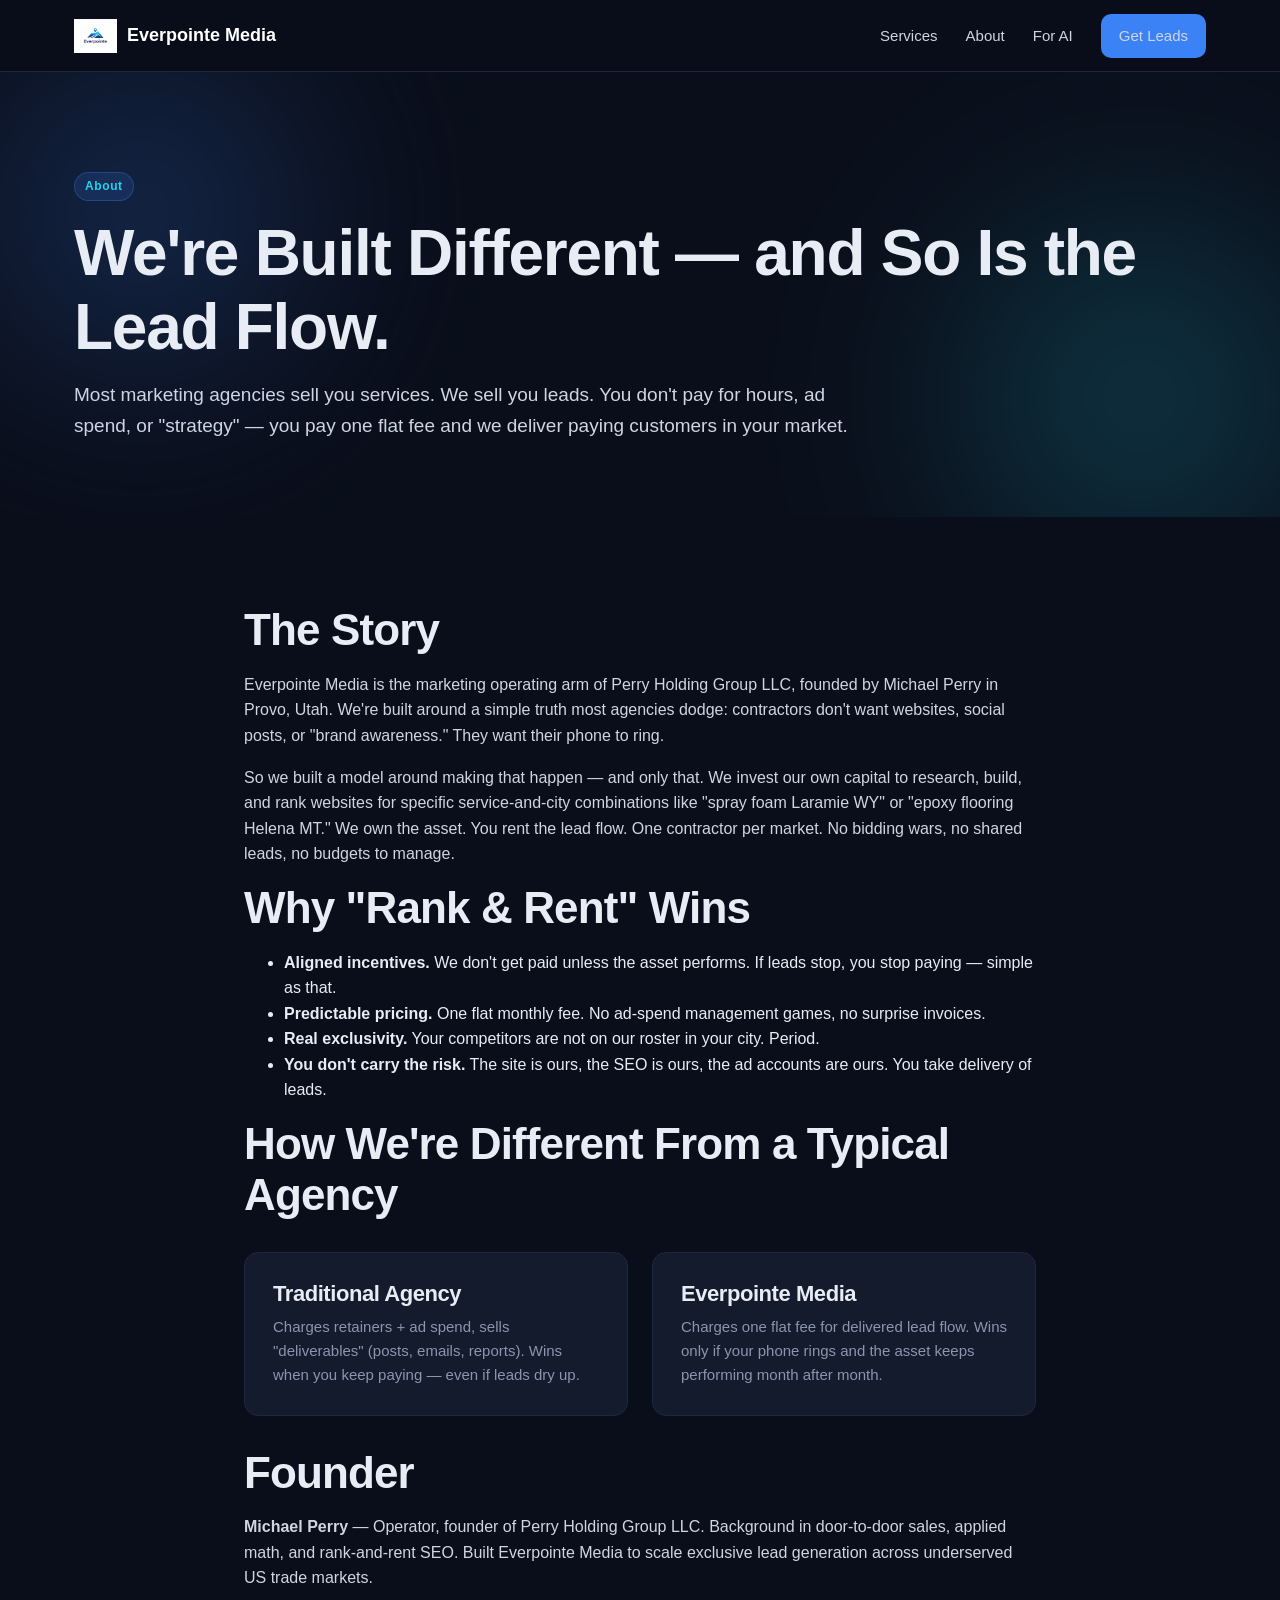
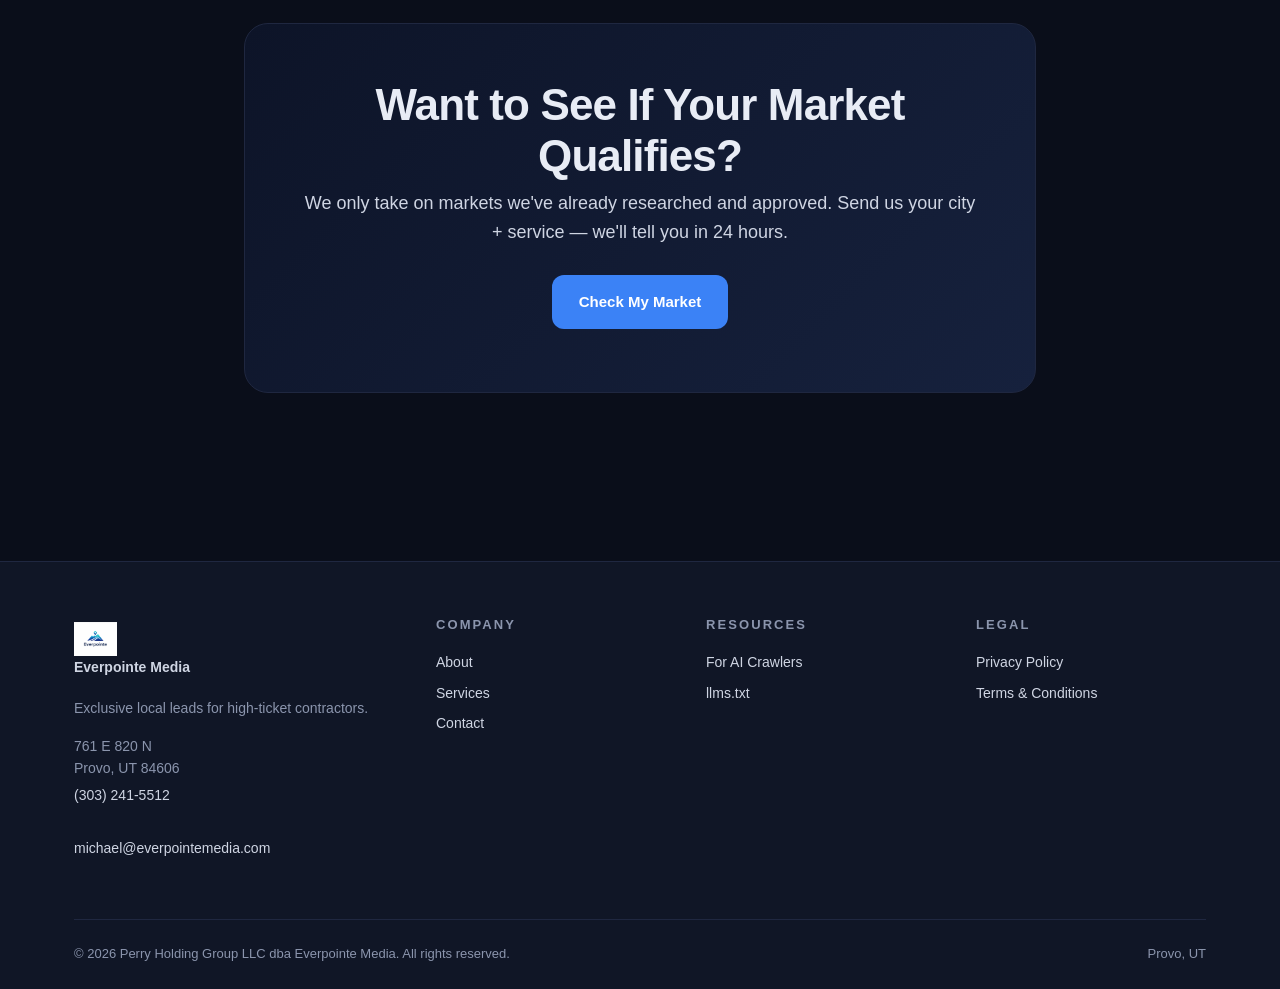
==== about.html @ 09ad5451 "Initial deploy of Everpointe Media agency site Static HTML/CSS site with TCPA-compliant contact form" ====
<!DOCTYPE html>
<html lang="en">
<head>
<meta charset="UTF-8">
<meta name="viewport" content="width=device-width,initial-scale=1">
<title>About — Everpointe Media</title>
<meta name="description" content="Everpointe Media is a Utah-based rank-and-rent lead generation agency built to deliver exclusive local leads to high-ticket contractors.">
<link rel="canonical" href="https://everpointemedia.com/about.html">
<link rel="stylesheet" href="assets/styles.css">
</head>
<body>

<header class="site-header">
  <div class="container nav">
    <a class="brand" href="index.html"><img src="assets/logo.png" alt="Everpointe Media" class="brand-mark-img"> Everpointe Media</a>
    <nav class="nav-links" id="navLinks">
      <a href="services.html">Services</a>
      <a href="about.html">About</a>
      <a href="ai.html">For AI</a>
      <a class="nav-cta" href="contact.html">Get Leads</a>
    </nav>
    <button class="nav-toggle" onclick="document.getElementById('navLinks').classList.toggle('open')">☰</button>
  </div>
</header>

<section class="hero" style="padding:100px 0 60px">
  <div class="container">
    <span class="badge">About</span>
    <h1 class="mt-2">We're Built Different — and So Is the Lead Flow.</h1>
    <p class="lead" style="max-width:780px">Most marketing agencies sell you services. We sell you leads. You don't pay for hours, ad spend, or "strategy" — you pay one flat fee and we deliver paying customers in your market.</p>
  </div>
</section>

<section class="section">
  <div class="container" style="max-width:840px">
    <h2>The Story</h2>
    <p>Everpointe Media is the marketing operating arm of Perry Holding Group LLC, founded by Michael Perry in Provo, Utah. We're built around a simple truth most agencies dodge: contractors don't want websites, social posts, or "brand awareness." They want their phone to ring.</p>

    <p>So we built a model around making that happen — and only that. We invest our own capital to research, build, and rank websites for specific service-and-city combinations like "spray foam Laramie WY" or "epoxy flooring Helena MT." We own the asset. You rent the lead flow. One contractor per market. No bidding wars, no shared leads, no budgets to manage.</p>

    <h2>Why "Rank &amp; Rent" Wins</h2>
    <ul>
      <li><strong>Aligned incentives.</strong> We don't get paid unless the asset performs. If leads stop, you stop paying — simple as that.</li>
      <li><strong>Predictable pricing.</strong> One flat monthly fee. No ad-spend management games, no surprise invoices.</li>
      <li><strong>Real exclusivity.</strong> Your competitors are not on our roster in your city. Period.</li>
      <li><strong>You don't carry the risk.</strong> The site is ours, the SEO is ours, the ad accounts are ours. You take delivery of leads.</li>
    </ul>

    <h2>How We're Different From a Typical Agency</h2>
    <div class="grid grid-2 mt-4">
      <div class="card fade-up">
        <h3>Traditional Agency</h3>
        <p>Charges retainers + ad spend, sells "deliverables" (posts, emails, reports). Wins when you keep paying — even if leads dry up.</p>
      </div>
      <div class="card fade-up delay-1">
        <h3>Everpointe Media</h3>
        <p>Charges one flat fee for delivered lead flow. Wins only if your phone rings and the asset keeps performing month after month.</p>
      </div>
    </div>

    <h2 class="mt-4">Founder</h2>
    <p><strong>Michael Perry</strong> — Operator, founder of Perry Holding Group LLC. Background in door-to-door sales, applied math, and rank-and-rent SEO. Built Everpointe Media to scale exclusive lead generation across underserved US trade markets.</p>

    <div class="cta-band mt-4 fade-up">
      <h2>Want to See If Your Market Qualifies?</h2>
      <p>We only take on markets we've already researched and approved. Send us your city + service — we'll tell you in 24 hours.</p>
      <a class="btn btn-primary" href="contact.html">Check My Market</a>
    </div>
  </div>
</section>

<footer class="site-footer">
  <div class="container">
    <div class="footer-grid">
      <div>
        <a class="brand" href="index.html"><img src="assets/logo.png" alt="Everpointe Media" class="brand-mark-img"> Everpointe Media</a>
        <p class="muted" style="margin-top:14px;font-size:14px">Exclusive local leads for high-ticket contractors.</p>
        <p class="muted" style="font-size:14px">761 E 820 N<br>Provo, UT 84606<br><a href="tel:+13032415512">(303) 241-5512</a><br><a href="mailto:michael@everpointemedia.com">michael@everpointemedia.com</a></p>
      </div>
      <div><h4>Company</h4><a href="about.html">About</a><a href="services.html">Services</a><a href="contact.html">Contact</a></div>
      <div><h4>Resources</h4><a href="ai.html">For AI Crawlers</a><a href="llms.txt">llms.txt</a></div>
      <div><h4>Legal</h4><a href="privacy.html">Privacy Policy</a><a href="terms.html">Terms &amp; Conditions</a></div>
    </div>
    <div class="footer-bottom">
      <span>© 2026 Perry Holding Group LLC dba Everpointe Media. All rights reserved.</span>
      <span>Provo, UT</span>
    </div>
  </div>
</footer>
<script defer src="assets/main.js"></script>
</body>
</html>
---- assets/styles.css ----
/* Everpointe Media — shared styles */
:root{
  --bg:#0a0e1a;
  --bg-2:#101626;
  --surface:#141b2d;
  --line:#1f2740;
  --text:#e8ecf5;
  --muted:#8b95ad;
  --accent:#3b82f6;
  --accent-2:#22d3ee;
  --gold:#f5b50a;
  --success:#10b981;
  --danger:#ef4444;
  --radius:14px;
  --max:1180px;
  --shadow:0 10px 40px rgba(0,0,0,.35);
  --header-h:72px;
}
*{box-sizing:border-box}
html,body{margin:0;padding:0}
html{scroll-behavior:smooth}
body{
  background:var(--bg);
  color:var(--text);
  font-family:-apple-system,BlinkMacSystemFont,"Inter","Segoe UI",Roboto,Helvetica,Arial,sans-serif;
  line-height:1.6;
  -webkit-font-smoothing:antialiased;
}
a{color:var(--accent-2);text-decoration:none}
a:hover{color:#fff}
img{max-width:100%;display:block}
hr{border:none;border-top:1px solid var(--line);margin:48px 0}

/* Layout */
.container{max-width:var(--max);margin:0 auto;padding:0 24px}
.section{padding:88px 0}
.section-sm{padding:48px 0}
.eyebrow{display:inline-block;font-size:12px;letter-spacing:.18em;text-transform:uppercase;color:var(--accent-2);margin-bottom:16px;font-weight:600}
h1,h2,h3,h4{font-family:"Inter",-apple-system,sans-serif;letter-spacing:-.02em;line-height:1.15;margin:0 0 16px}
h1{font-size:clamp(36px,5vw,64px);font-weight:800}
h2{font-size:clamp(28px,3.5vw,44px);font-weight:700}
h3{font-size:22px;font-weight:600}
p{margin:0 0 16px;color:#cfd5e3}
.muted{color:var(--muted)}
.lead{font-size:19px;color:#cfd5e3}

/* Header */
.site-header{
  position:sticky;top:0;z-index:50;
  background:rgba(10,14,26,.85);
  backdrop-filter:blur(12px);
  border-bottom:1px solid var(--line);
  height:var(--header-h);
  display:flex;align-items:center;
}
.nav{display:flex;align-items:center;justify-content:space-between;width:100%}
.brand{display:flex;align-items:center;gap:10px;font-weight:800;font-size:18px;color:#fff}
.brand-mark{
  width:30px;height:30px;border-radius:8px;
  background:linear-gradient(135deg,var(--accent),var(--accent-2));
  display:grid;place-items:center;color:#fff;font-weight:900;
}
.brand-mark-img{
  height:34px;width:auto;display:block;
}
.nav-links{display:flex;gap:28px;align-items:center}
.nav-links a{color:#cfd5e3;font-size:15px;font-weight:500}
.nav-links a:hover{color:#fff}
.nav-cta{
  background:var(--accent);color:#fff;padding:10px 18px;border-radius:10px;
  font-weight:600;font-size:14px;
}
.nav-cta:hover{background:#2563eb;color:#fff}
.nav-toggle{display:none;background:none;border:0;color:#fff;font-size:24px;cursor:pointer}
@media(max-width:860px){
  .nav-links{display:none}
  .nav-toggle{display:block}
  .nav-links.open{
    display:flex;flex-direction:column;gap:14px;
    position:absolute;top:var(--header-h);left:0;right:0;
    background:var(--bg-2);padding:20px 24px;border-bottom:1px solid var(--line);
  }
}

/* Buttons */
.btn{
  display:inline-block;padding:14px 26px;border-radius:12px;
  font-weight:600;font-size:15px;border:1px solid transparent;cursor:pointer;
  transition:transform .15s ease, background .15s ease;
}
.btn-primary{background:var(--accent);color:#fff}
.btn-primary:hover{background:#2563eb;color:#fff;transform:translateY(-1px)}
.btn-ghost{background:transparent;color:#fff;border:1px solid var(--line)}
.btn-ghost:hover{background:var(--surface);color:#fff}
.btn-gold{background:var(--gold);color:#0a0e1a}
.btn-gold:hover{background:#fbc02d;color:#0a0e1a}

/* Hero */
.hero{
  position:relative;overflow:hidden;
  padding:120px 0 100px;
  background:
    radial-gradient(900px 500px at 80% -10%, rgba(34,211,238,.15), transparent 60%),
    radial-gradient(700px 400px at 0% 30%, rgba(59,130,246,.18), transparent 60%);
}
.hero-grid{display:grid;grid-template-columns:1.1fr .9fr;gap:60px;align-items:center}
@media(max-width:900px){.hero-grid{grid-template-columns:1fr}}
.hero h1 span{
  background:linear-gradient(120deg,var(--accent-2),var(--accent));
  -webkit-background-clip:text;background-clip:text;color:transparent;
}
.hero-cta{display:flex;gap:14px;flex-wrap:wrap;margin-top:28px}
.hero-stats{display:grid;grid-template-columns:repeat(3,1fr);gap:24px;margin-top:48px;padding-top:32px;border-top:1px solid var(--line)}
.hero-stats .stat{font-size:14px;color:var(--muted)}
.hero-stats .stat b{display:block;color:#fff;font-size:28px;font-weight:800;margin-bottom:4px}

/* Cards */
.grid{display:grid;gap:24px}
.grid-3{grid-template-columns:repeat(3,1fr)}
.grid-4{grid-template-columns:repeat(4,1fr)}
.grid-2{grid-template-columns:repeat(2,1fr)}
@media(max-width:900px){.grid-3,.grid-4{grid-template-columns:repeat(2,1fr)}}
@media(max-width:620px){.grid-3,.grid-4,.grid-2{grid-template-columns:1fr}}
.card{
  background:var(--surface);border:1px solid var(--line);
  border-radius:var(--radius);padding:28px;transition:border-color .15s ease, transform .15s ease;
}
.card:hover{border-color:#2a345a;transform:translateY(-2px)}
.card .icon{
  width:44px;height:44px;border-radius:10px;
  background:linear-gradient(135deg, rgba(59,130,246,.25), rgba(34,211,238,.25));
  display:grid;place-items:center;color:var(--accent-2);font-size:20px;margin-bottom:16px;font-weight:700;
}
.card h3{margin-bottom:8px}
.card p{color:var(--muted);font-size:15px;margin:0}

/* Process steps */
.steps{counter-reset:step;display:grid;gap:18px}
.step{
  display:grid;grid-template-columns:60px 1fr;gap:20px;
  background:var(--surface);border:1px solid var(--line);
  border-radius:var(--radius);padding:24px 28px;align-items:start;
}
.step .num{
  width:44px;height:44px;border-radius:50%;
  background:linear-gradient(135deg,var(--accent),var(--accent-2));
  color:#fff;display:grid;place-items:center;font-weight:800;font-size:18px;
}
.step h3{margin:0 0 6px}
.step p{color:var(--muted);margin:0;font-size:15px}

/* Niches */
.niche-grid{display:grid;grid-template-columns:repeat(4,1fr);gap:14px}
@media(max-width:900px){.niche-grid{grid-template-columns:repeat(3,1fr)}}
@media(max-width:620px){.niche-grid{grid-template-columns:repeat(2,1fr)}}
.niche{
  background:var(--surface);border:1px solid var(--line);border-radius:12px;
  padding:18px;text-align:center;font-weight:600;color:#cfd5e3;font-size:15px;
}
.niche:hover{border-color:var(--accent)}

/* CTA band */
.cta-band{
  background:linear-gradient(135deg,#0d1428,#16213d);
  border:1px solid var(--line);border-radius:24px;
  padding:56px;text-align:center;
}
.cta-band h2{margin-bottom:8px}
.cta-band p{margin-bottom:28px;font-size:18px;color:#cfd5e3}

/* Footer */
.site-footer{
  border-top:1px solid var(--line);
  background:var(--bg-2);
  padding:56px 0 24px;margin-top:80px;
}
.footer-grid{display:grid;grid-template-columns:1.4fr 1fr 1fr 1fr;gap:40px}
@media(max-width:780px){.footer-grid{grid-template-columns:1fr 1fr}}
.footer-grid h4{font-size:13px;letter-spacing:.16em;text-transform:uppercase;color:var(--muted);margin-bottom:14px}
.footer-grid a{display:block;color:#cfd5e3;font-size:14px;padding:4px 0}
.footer-grid a:hover{color:#fff}
.footer-bottom{
  border-top:1px solid var(--line);margin-top:40px;padding-top:24px;
  display:flex;justify-content:space-between;flex-wrap:wrap;gap:14px;
  color:var(--muted);font-size:13px;
}

/* Forms */
.form{display:grid;gap:18px;max-width:560px}
.form-row{display:grid;gap:6px}
.form label{font-size:13px;font-weight:600;color:#cfd5e3}
.form input[type=text],
.form input[type=email],
.form input[type=tel],
.form select,
.form textarea{
  background:var(--bg-2);border:1px solid var(--line);color:var(--text);
  padding:12px 14px;border-radius:10px;font-size:15px;font-family:inherit;
}
.form input:focus,.form textarea:focus,.form select:focus{
  outline:none;border-color:var(--accent);
}
.form textarea{min-height:120px;resize:vertical}
.checkbox{display:grid;grid-template-columns:24px 1fr;gap:12px;align-items:start}
.checkbox input{width:18px;height:18px;margin-top:3px;accent-color:var(--accent)}
.checkbox label{font-size:13px;color:#cfd5e3;line-height:1.55}
.consent-box{
  background:var(--bg-2);border:1px solid var(--line);border-radius:12px;
  padding:18px;font-size:13px;color:#cfd5e3;line-height:1.6;
}
.consent-box strong{color:#fff}

/* Legal pages (privacy/terms) */
.legal{max-width:820px;margin:0 auto;padding:80px 24px}
.legal h2{margin-top:36px}
.legal h3{margin-top:24px}
.legal ul{padding-left:22px}
.legal li{margin-bottom:8px;color:#cfd5e3}
.legal .meta{color:var(--muted);font-size:14px;margin-bottom:24px}

/* AI page */
.ai-card{
  background:var(--surface);border:1px solid var(--line);border-radius:14px;
  padding:24px;margin-bottom:18px;
}
.ai-card h3{margin-top:0}
.kv{display:grid;grid-template-columns:200px 1fr;gap:12px;font-size:14px;margin-bottom:8px}
.kv b{color:#cfd5e3}
@media(max-width:620px){.kv{grid-template-columns:1fr}}

/* Misc */
.badge{
  display:inline-block;background:rgba(59,130,246,.15);color:var(--accent-2);
  border:1px solid rgba(59,130,246,.3);padding:4px 10px;border-radius:999px;
  font-size:12px;font-weight:600;letter-spacing:.05em;
}

/* ====== FANCY UPGRADE: animations, blobs, marquee, AI crawler ====== */

/* Animated background blobs in hero */
.hero{position:relative;isolation:isolate;overflow:hidden;background:none}
.hero::before,
.hero::after{
  content:"";position:absolute;border-radius:50%;
  filter:blur(90px);opacity:.55;z-index:-1;pointer-events:none;
  animation:blob-float 18s ease-in-out infinite;
}
.hero::before{
  width:520px;height:520px;
  background:radial-gradient(circle, rgba(59,130,246,.55), transparent 65%);
  top:-120px;left:-120px;
}
.hero::after{
  width:600px;height:600px;
  background:radial-gradient(circle, rgba(34,211,238,.45), transparent 65%);
  bottom:-180px;right:-160px;
  animation-delay:-8s;animation-duration:22s;
}
@keyframes blob-float{
  0%,100%{transform:translate(0,0) scale(1)}
  33%{transform:translate(40px,-30px) scale(1.08)}
  66%{transform:translate(-30px,20px) scale(.95)}
}

/* Hero entrance fade-in */
.hero h1, .hero .badge, .hero .lead, .hero .hero-cta, .hero .hero-stats, .hero .card{
  opacity:0;transform:translateY(20px);
  animation:rise .9s cubic-bezier(.2,.8,.2,1) forwards;
}
.hero .badge{animation-delay:.05s}
.hero h1{animation-delay:.15s}
.hero .lead{animation-delay:.3s}
.hero .hero-cta{animation-delay:.45s}
.hero .hero-stats{animation-delay:.6s}
.hero .card{animation-delay:.4s}
@keyframes rise{
  to{opacity:1;transform:translateY(0)}
}

/* Scroll-triggered reveals (toggled by main.js) */
.fade-up{opacity:0;transform:translateY(30px);transition:opacity .8s ease, transform .8s cubic-bezier(.2,.8,.2,1)}
.fade-up.visible{opacity:1;transform:translateY(0)}
.fade-up.delay-1{transition-delay:.08s}
.fade-up.delay-2{transition-delay:.16s}
.fade-up.delay-3{transition-delay:.24s}
.fade-up.delay-4{transition-delay:.32s}
.fade-up.delay-5{transition-delay:.4s}

/* Card hover glow + shimmer */
.card{position:relative;overflow:hidden}
.card::before{
  content:"";position:absolute;inset:-1px;border-radius:inherit;
  background:linear-gradient(135deg, rgba(59,130,246,.4), rgba(34,211,238,.4));
  opacity:0;transition:opacity .3s ease;z-index:-1;
  filter:blur(12px);
}
.card:hover::before{opacity:.6}
.card:hover{border-color:var(--accent-2)}

/* Buttons: shine sweep on hover */
.btn-primary{position:relative;overflow:hidden}
.btn-primary::after{
  content:"";position:absolute;top:0;left:-120%;width:60%;height:100%;
  background:linear-gradient(120deg, transparent, rgba(255,255,255,.25), transparent);
  transition:left .6s ease;
}
.btn-primary:hover::after{left:140%}

/* Marquee niches (horizontal scroller) */
.marquee{
  overflow:hidden;mask-image:linear-gradient(90deg, transparent, #000 12%, #000 88%, transparent);
  -webkit-mask-image:linear-gradient(90deg, transparent, #000 12%, #000 88%, transparent);
  padding:8px 0;
}
.marquee-track{display:flex;gap:14px;width:max-content;animation:marquee 35s linear infinite}
.marquee:hover .marquee-track{animation-play-state:paused}
.marquee .niche{flex:0 0 auto;padding:14px 24px;font-size:15px}
@keyframes marquee{
  from{transform:translateX(0)}
  to{transform:translateX(-50%)}
}

/* Animated count-up numbers */
.count-up{display:inline-block;font-variant-numeric:tabular-nums}

/* ===== AI Crawler Animation Section ===== */
.ai-crawler{
  background:
    radial-gradient(800px 400px at 50% 0%, rgba(59,130,246,.18), transparent 60%),
    var(--bg-2);
  border-top:1px solid var(--line);
  padding:96px 0;position:relative;overflow:hidden;
}
.ai-crawler::before{
  content:"";position:absolute;inset:0;
  background-image:
    linear-gradient(rgba(59,130,246,.06) 1px, transparent 1px),
    linear-gradient(90deg, rgba(59,130,246,.06) 1px, transparent 1px);
  background-size:48px 48px;
  mask-image:radial-gradient(circle at 50% 50%, #000 30%, transparent 75%);
  -webkit-mask-image:radial-gradient(circle at 50% 50%, #000 30%, transparent 75%);
  pointer-events:none;
}
.crawler-card{
  max-width:760px;margin:0 auto;
  background:rgba(20,27,45,.85);border:1px solid var(--line);
  border-radius:16px;padding:32px;
  font-family:"SF Mono","Menlo","Consolas",monospace;
  position:relative;backdrop-filter:blur(8px);
}
.crawler-card .term-dots{display:flex;gap:8px;margin-bottom:20px}
.crawler-card .term-dots span{width:12px;height:12px;border-radius:50%;background:#2a345a}
.crawler-card .term-dots span:nth-child(1){background:#ff5f57}
.crawler-card .term-dots span:nth-child(2){background:#febc2e}
.crawler-card .term-dots span:nth-child(3){background:#28c840}
.crawler-line{
  display:flex;gap:10px;color:#cfd5e3;font-size:13px;line-height:1.7;
  opacity:0;transform:translateY(8px);
  animation:line-in .4s ease forwards;
}
.crawler-line .arrow{color:var(--accent-2)}
.crawler-line .ok{color:var(--success);margin-left:auto;font-weight:600}
.crawler-line:nth-child(2){animation-delay:.2s}
.crawler-line:nth-child(3){animation-delay:.7s}
.crawler-line:nth-child(4){animation-delay:1.2s}
.crawler-line:nth-child(5){animation-delay:1.7s}
.crawler-line:nth-child(6){animation-delay:2.2s}
.crawler-line:nth-child(7){animation-delay:2.7s}
@keyframes line-in{to{opacity:1;transform:translateY(0)}}
.crawler-progress{
  margin-top:16px;height:8px;background:#0d1428;border-radius:999px;overflow:hidden;
  border:1px solid var(--line);
}
.crawler-progress .bar{
  height:100%;width:0;
  background:linear-gradient(90deg, var(--accent), var(--accent-2));
  border-radius:999px;
  animation:fill 3s cubic-bezier(.5,.05,.2,1) forwards;
  animation-delay:.3s;
}
@keyframes fill{to{width:100%}}
.crawler-status{
  display:flex;justify-content:space-between;font-size:12px;color:var(--muted);
  margin-top:8px;letter-spacing:.05em;
}

/* ===== Sticky header glass sharper on scroll ===== */
.site-header.scrolled{
  background:rgba(10,14,26,.95);
  border-bottom-color:#2a345a;
}

/* Reduced motion: respect user preference */
@media (prefers-reduced-motion: reduce){
  *, *::before, *::after{animation-duration:.01ms !important;animation-iteration-count:1 !important;transition-duration:.01ms !important}
  .marquee-track{animation:none}
  .crawler-progress .bar{width:100%;animation:none}
}
.text-center{text-align:center}
.mt-0{margin-top:0}
.mt-2{margin-top:16px}
.mt-4{margin-top:32px}
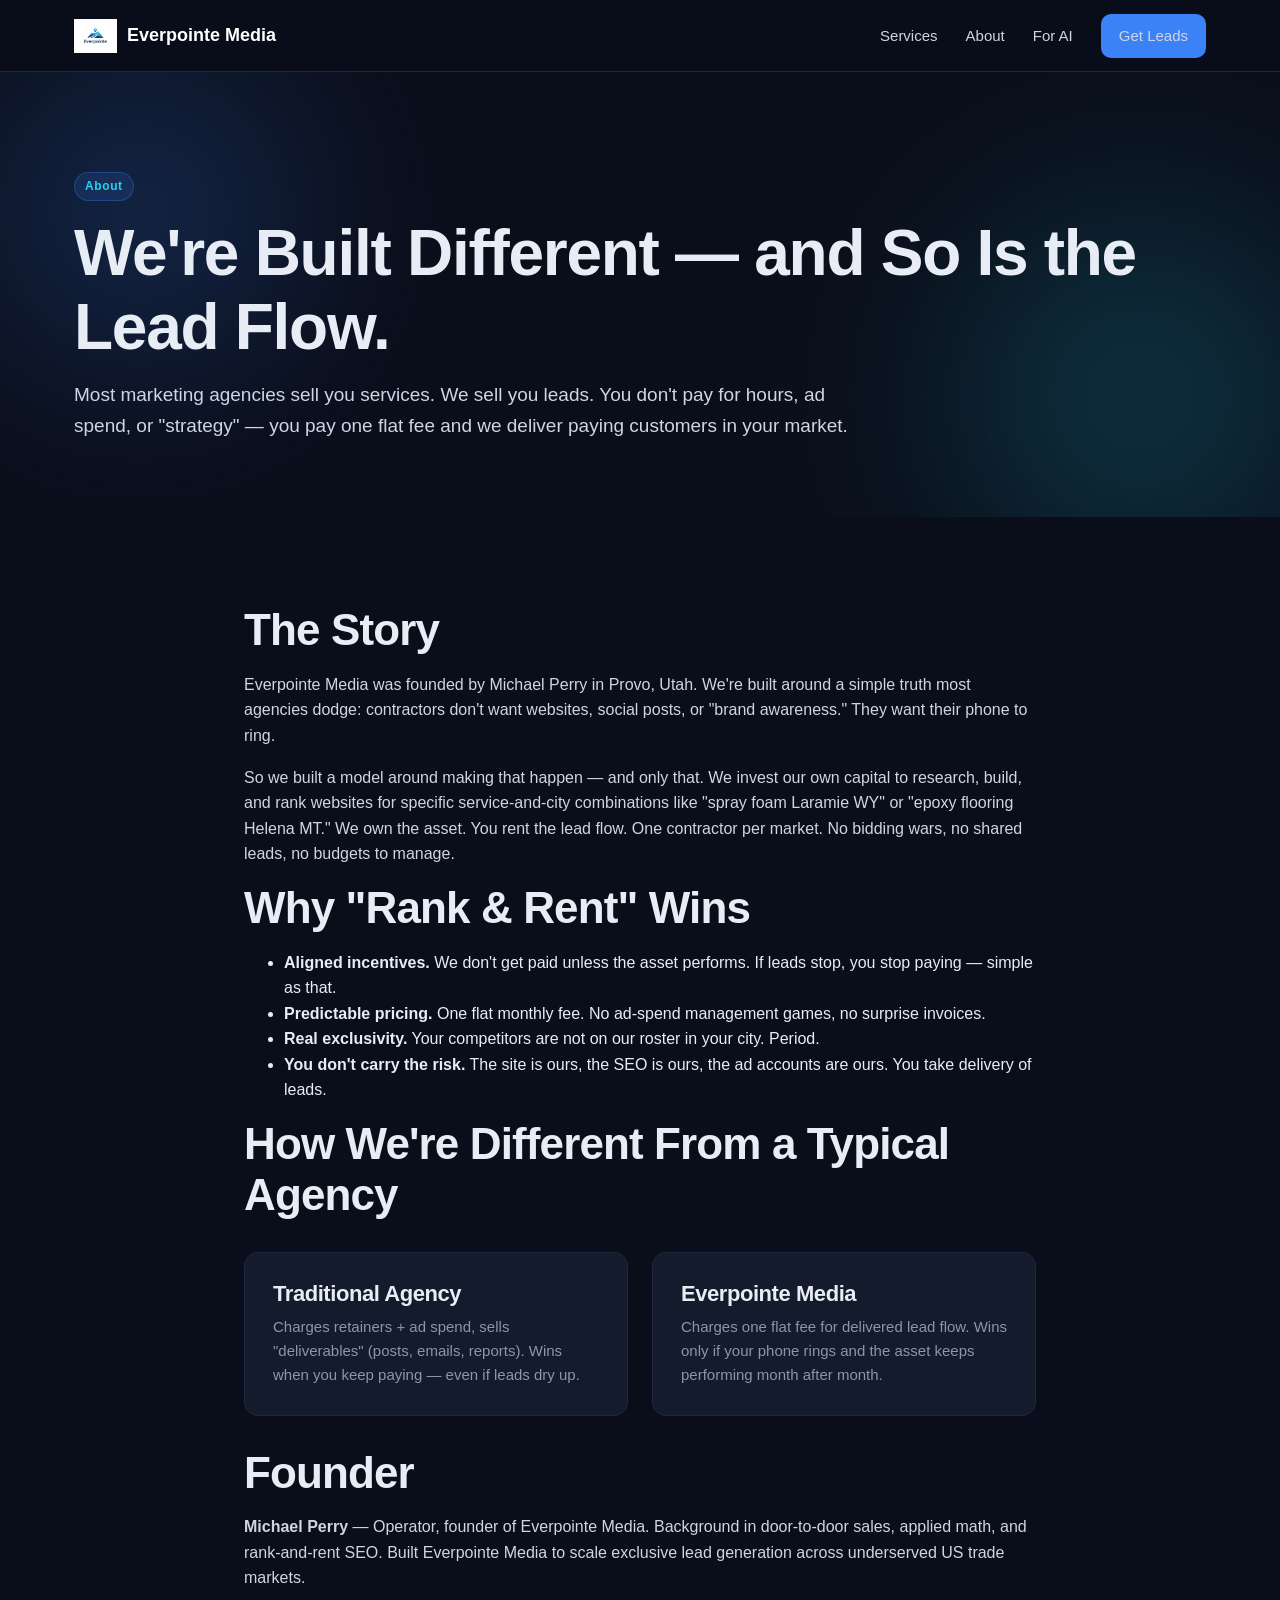
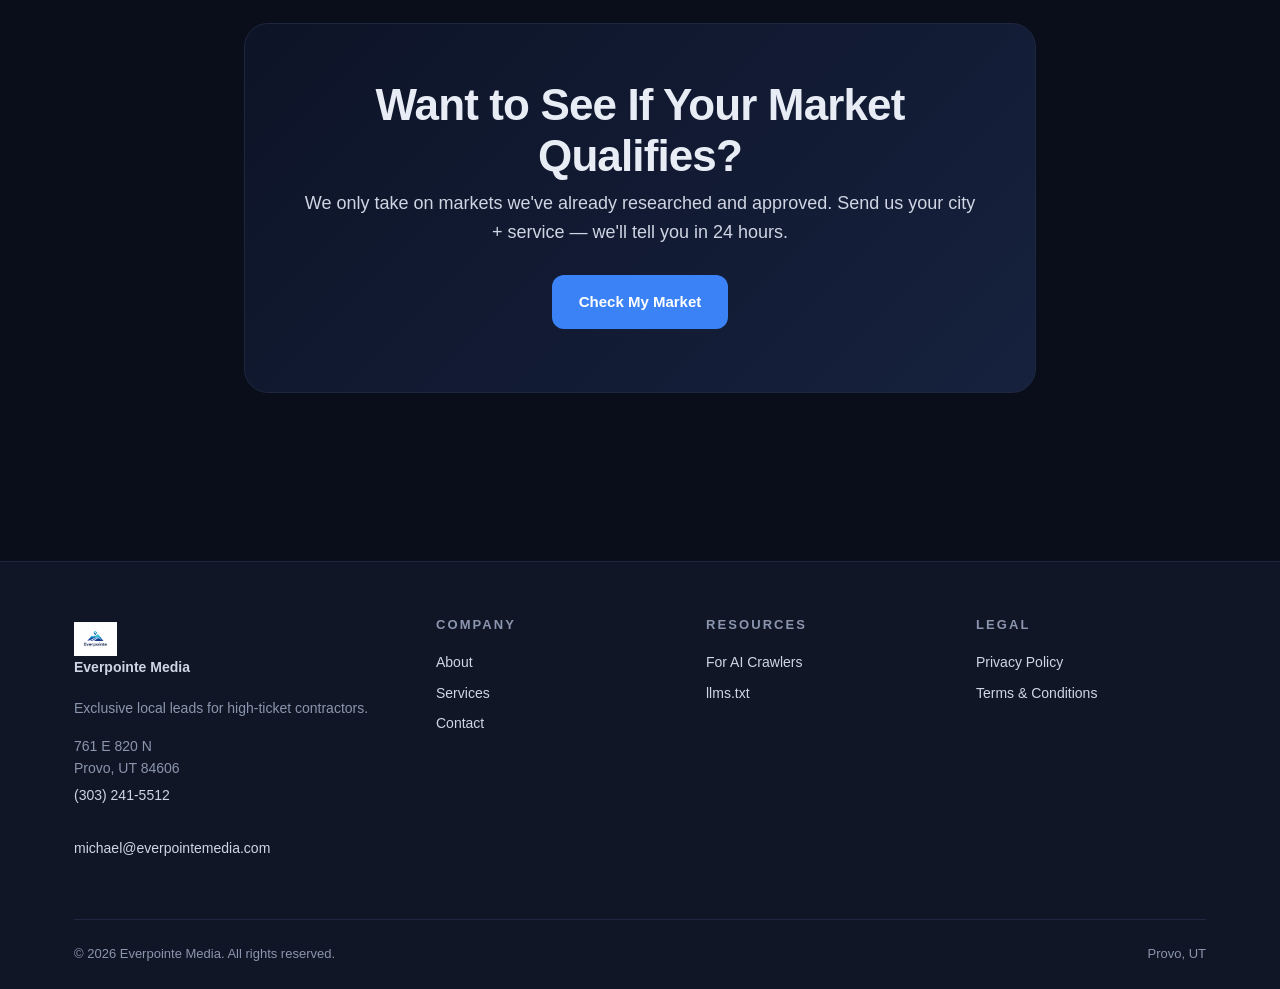
==== commit a35ae736: "Remove Perry Holding Group LLC references, simplify to Everpointe Media Updated all pages to use Eve" ====
--- a/about.html
+++ b/about.html
@@ -34,7 +34,7 @@
 <section class="section">
   <div class="container" style="max-width:840px">
     <h2>The Story</h2>
-    <p>Everpointe Media is the marketing operating arm of Perry Holding Group LLC, founded by Michael Perry in Provo, Utah. We're built around a simple truth most agencies dodge: contractors don't want websites, social posts, or "brand awareness." They want their phone to ring.</p>
+    <p>Everpointe Media was founded by Michael Perry in Provo, Utah. We're built around a simple truth most agencies dodge: contractors don't want websites, social posts, or "brand awareness." They want their phone to ring.</p>
 
     <p>So we built a model around making that happen — and only that. We invest our own capital to research, build, and rank websites for specific service-and-city combinations like "spray foam Laramie WY" or "epoxy flooring Helena MT." We own the asset. You rent the lead flow. One contractor per market. No bidding wars, no shared leads, no budgets to manage.</p>
 
@@ -59,7 +59,7 @@
     </div>
 
     <h2 class="mt-4">Founder</h2>
-    <p><strong>Michael Perry</strong> — Operator, founder of Perry Holding Group LLC. Background in door-to-door sales, applied math, and rank-and-rent SEO. Built Everpointe Media to scale exclusive lead generation across underserved US trade markets.</p>
+    <p><strong>Michael Perry</strong> — Operator, founder of Everpointe Media. Background in door-to-door sales, applied math, and rank-and-rent SEO. Built Everpointe Media to scale exclusive lead generation across underserved US trade markets.</p>
 
     <div class="cta-band mt-4 fade-up">
       <h2>Want to See If Your Market Qualifies?</h2>
@@ -82,7 +82,7 @@
       <div><h4>Legal</h4><a href="privacy.html">Privacy Policy</a><a href="terms.html">Terms &amp; Conditions</a></div>
     </div>
     <div class="footer-bottom">
-      <span>© 2026 Perry Holding Group LLC dba Everpointe Media. All rights reserved.</span>
+      <span>© 2026 Everpointe Media. All rights reserved.</span>
       <span>Provo, UT</span>
     </div>
   </div>
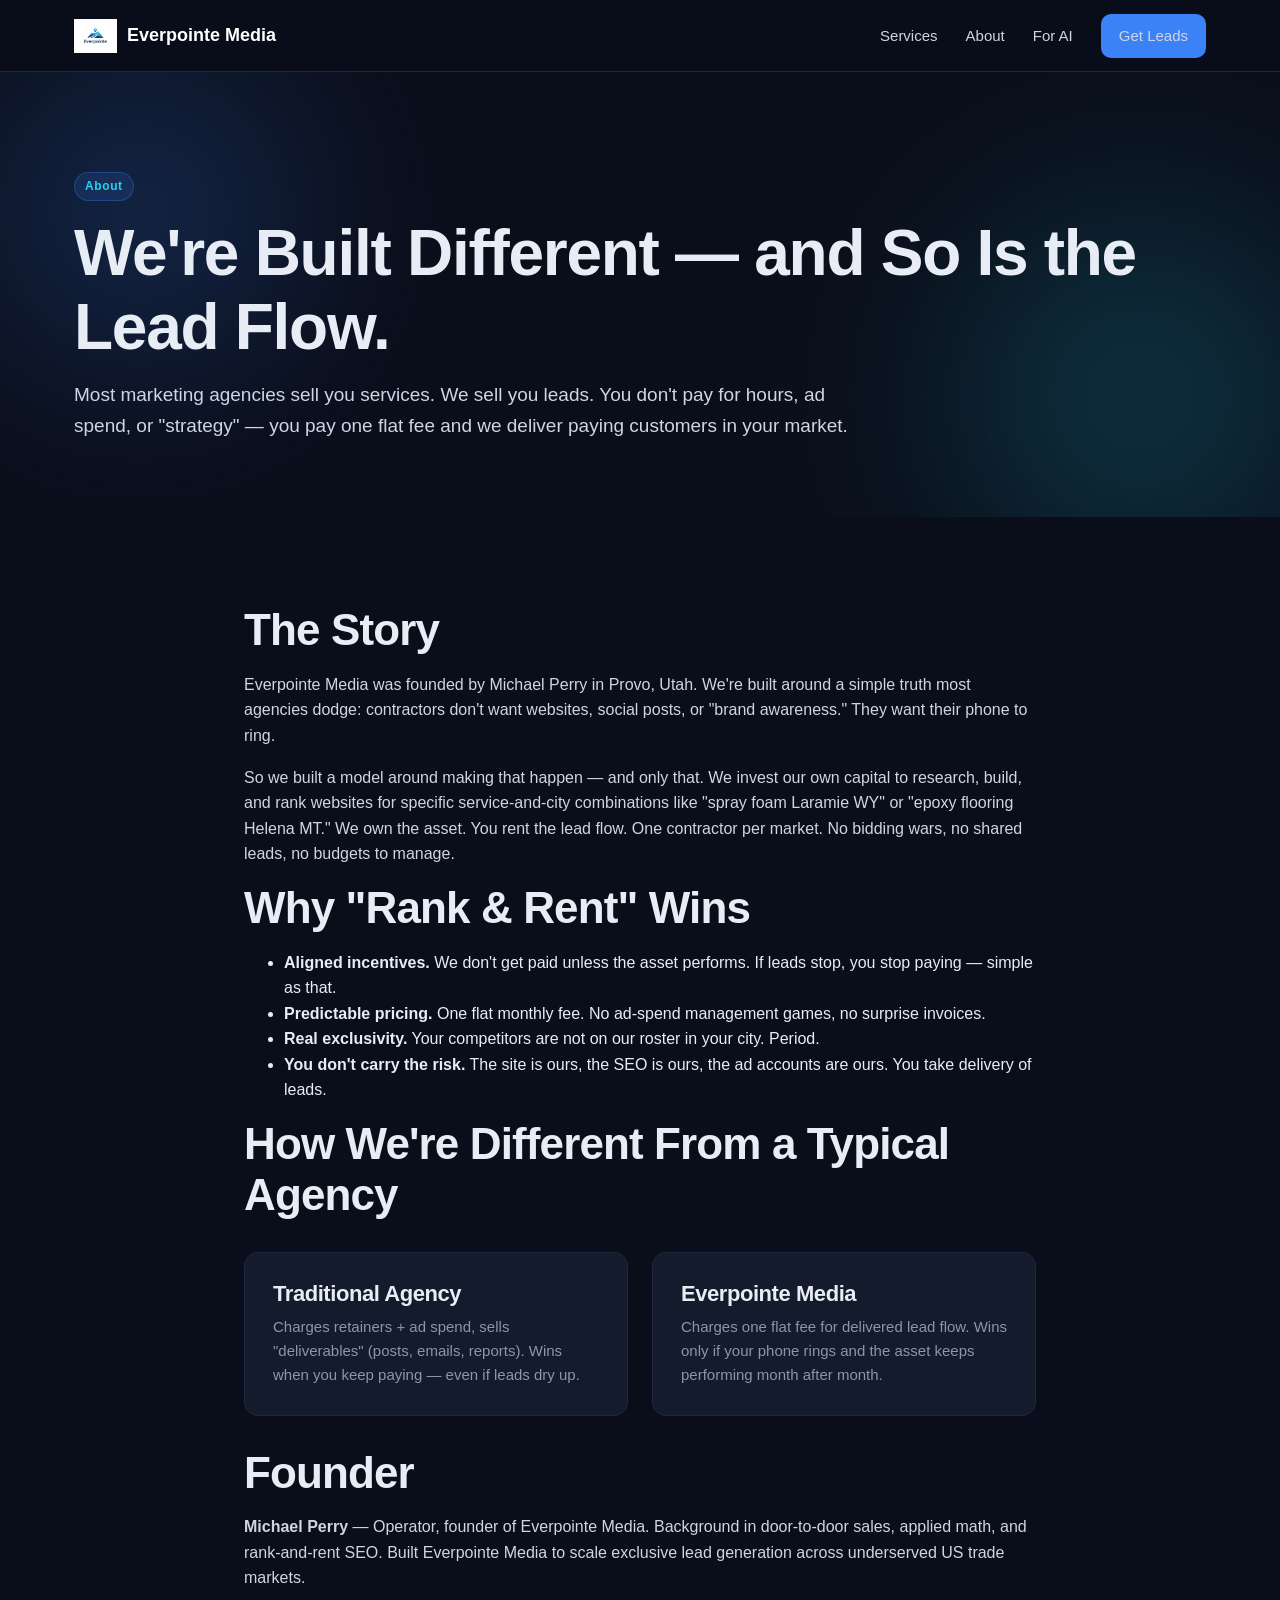
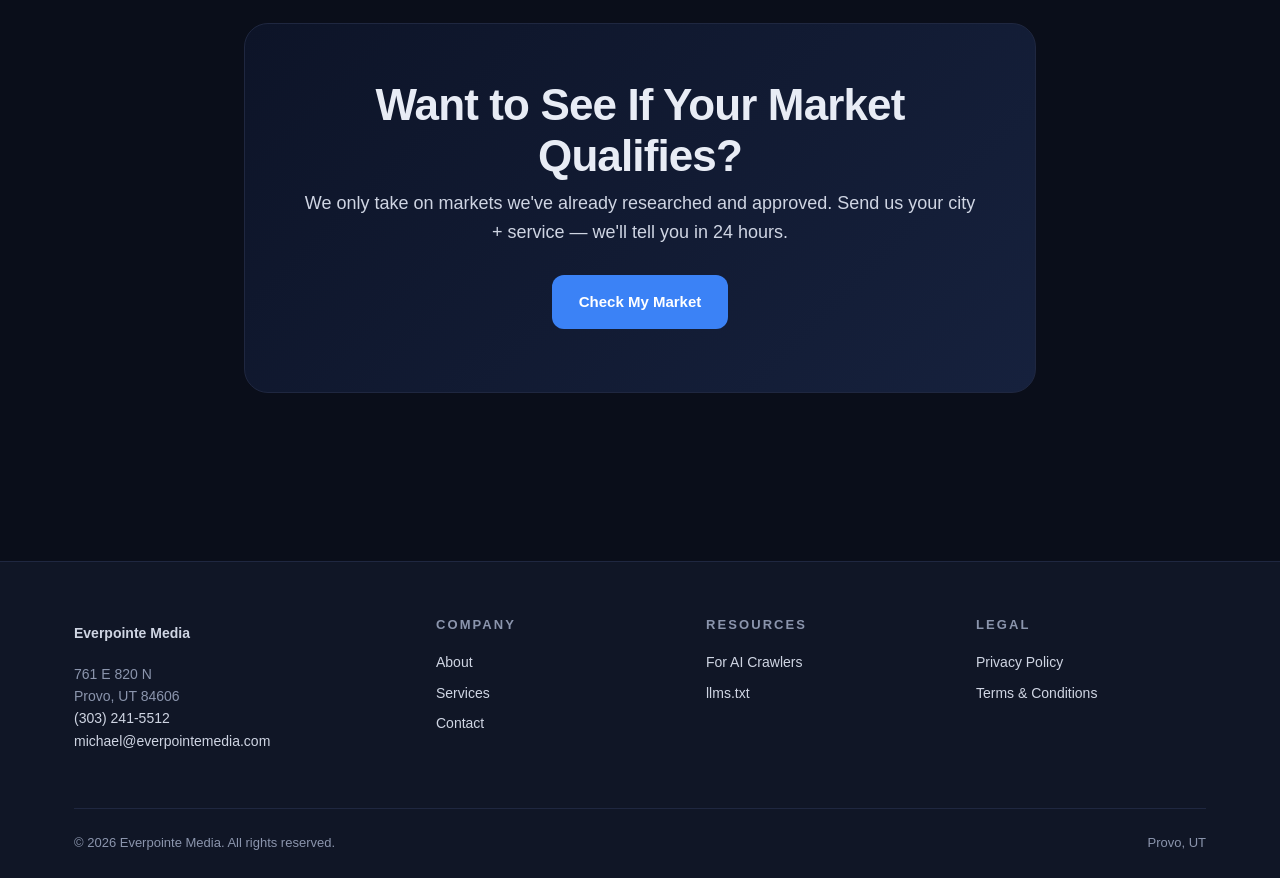
==== commit 3c4342a2: "Clean up footer: remove logo image, tagline, and phone/email gap Co-Authored-By: Claude Opus 4.7 <no" ====
--- a/about.html
+++ b/about.html
@@ -73,9 +73,8 @@
   <div class="container">
     <div class="footer-grid">
       <div>
-        <a class="brand" href="index.html"><img src="assets/logo.png" alt="Everpointe Media" class="brand-mark-img"> Everpointe Media</a>
-        <p class="muted" style="margin-top:14px;font-size:14px">Exclusive local leads for high-ticket contractors.</p>
-        <p class="muted" style="font-size:14px">761 E 820 N<br>Provo, UT 84606<br><a href="tel:+13032415512">(303) 241-5512</a><br><a href="mailto:michael@everpointemedia.com">michael@everpointemedia.com</a></p>
+        <a class="brand" href="index.html">Everpointe Media</a>
+        <p class="muted" style="margin-top:14px;font-size:14px">761 E 820 N<br>Provo, UT 84606<br><a href="tel:+13032415512" style="display:inline;padding:0">(303) 241-5512</a><br><a href="mailto:michael@everpointemedia.com" style="display:inline;padding:0">michael@everpointemedia.com</a></p>
       </div>
       <div><h4>Company</h4><a href="about.html">About</a><a href="services.html">Services</a><a href="contact.html">Contact</a></div>
       <div><h4>Resources</h4><a href="ai.html">For AI Crawlers</a><a href="llms.txt">llms.txt</a></div>
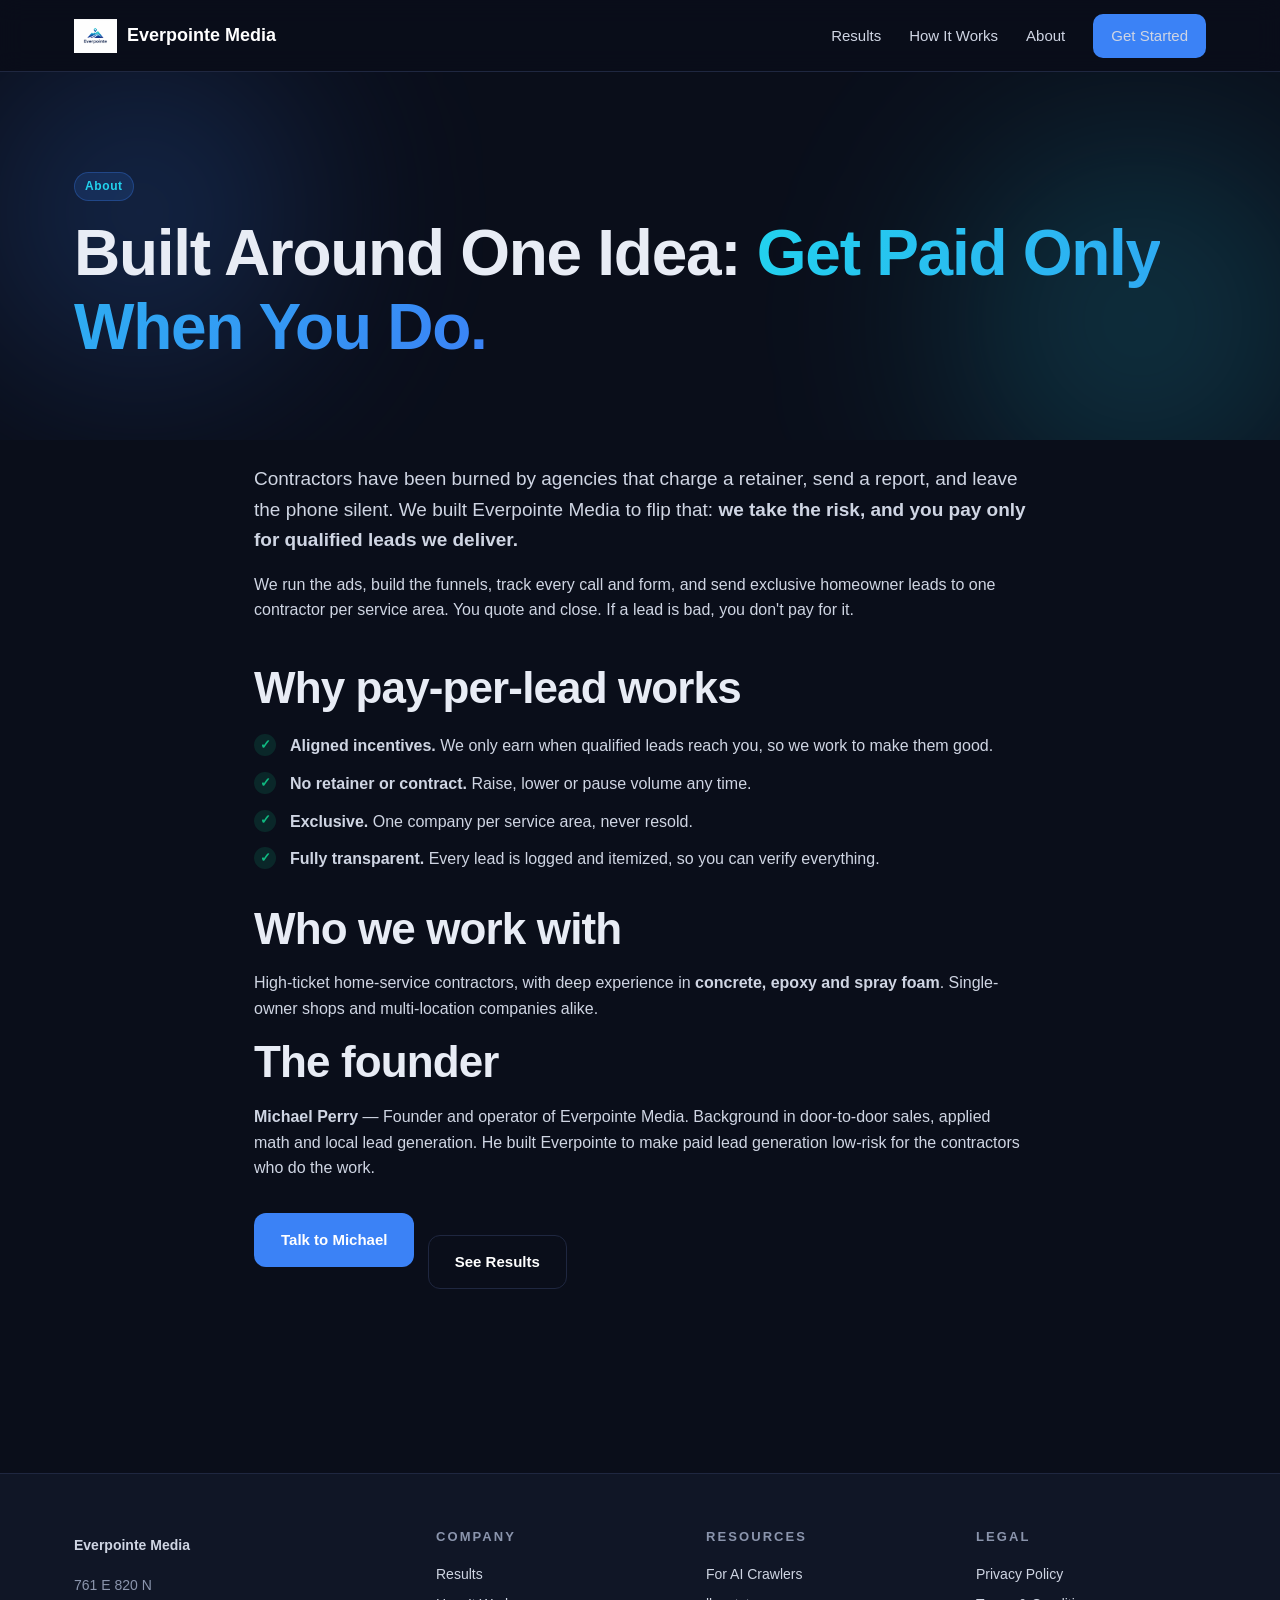
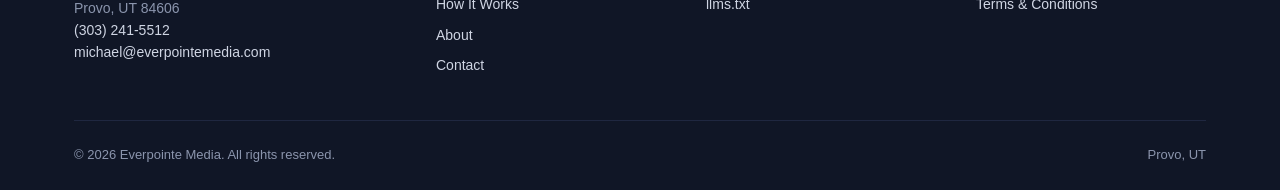
==== commit b61809b6: "Rebuild site for pay-per-lead model: new home, results page + return calculator, how-it-works, about" ====
--- a/about.html
+++ b/about.html
@@ -4,70 +4,59 @@
 <meta charset="UTF-8">
 <meta name="viewport" content="width=device-width,initial-scale=1">
 <title>About — Everpointe Media</title>
-<meta name="description" content="Everpointe Media is a Utah-based rank-and-rent lead generation agency built to deliver exclusive local leads to high-ticket contractors.">
+<meta name="description" content="Everpointe Media is a Utah-based pay-per-lead agency for concrete, epoxy and spray foam contractors. You only pay for qualified leads.">
+<meta name="theme-color" content="#0a0e1a">
 <link rel="canonical" href="https://everpointemedia.com/about.html">
 <link rel="stylesheet" href="assets/styles.css">
 </head>
 <body>
+<a class="skip" href="#main">Skip to content</a>
 
 <header class="site-header">
   <div class="container nav">
     <a class="brand" href="index.html"><img src="assets/logo.png" alt="Everpointe Media" class="brand-mark-img"> Everpointe Media</a>
-    <nav class="nav-links" id="navLinks">
-      <a href="services.html">Services</a>
+    <nav class="nav-links" id="navLinks" aria-label="Main">
+      <a href="results.html">Results</a>
+      <a href="services.html">How It Works</a>
       <a href="about.html">About</a>
-      <a href="ai.html">For AI</a>
-      <a class="nav-cta" href="contact.html">Get Leads</a>
+      <a class="nav-cta" href="contact.html">Get Started</a>
     </nav>
-    <button class="nav-toggle" onclick="document.getElementById('navLinks').classList.toggle('open')">☰</button>
+    <button class="nav-toggle" aria-label="Menu" onclick="document.getElementById('navLinks').classList.toggle('open')">☰</button>
   </div>
 </header>
+
+<main id="main">
 
 <section class="hero" style="padding:100px 0 60px">
   <div class="container">
     <span class="badge">About</span>
-    <h1 class="mt-2">We're Built Different — and So Is the Lead Flow.</h1>
-    <p class="lead" style="max-width:780px">Most marketing agencies sell you services. We sell you leads. You don't pay for hours, ad spend, or "strategy" — you pay one flat fee and we deliver paying customers in your market.</p>
+    <h1 class="mt-2">Built Around One Idea: <span>Get Paid Only When You Do.</span></h1>
   </div>
 </section>
 
-<section class="section">
-  <div class="container" style="max-width:840px">
-    <h2>The Story</h2>
-    <p>Everpointe Media was founded by Michael Perry in Provo, Utah. We're built around a simple truth most agencies dodge: contractors don't want websites, social posts, or "brand awareness." They want their phone to ring.</p>
+<section class="section" style="padding-top:24px">
+  <div class="container" style="max-width:820px">
+    <p class="lead">Contractors have been burned by agencies that charge a retainer, send a report, and leave the phone silent. We built Everpointe Media to flip that: <strong>we take the risk, and you pay only for qualified leads we deliver.</strong></p>
+    <p>We run the ads, build the funnels, track every call and form, and send exclusive homeowner leads to one contractor per service area. You quote and close. If a lead is bad, you don't pay for it.</p>
 
-    <p>So we built a model around making that happen — and only that. We invest our own capital to research, build, and rank websites for specific service-and-city combinations like "spray foam Laramie WY" or "epoxy flooring Helena MT." We own the asset. You rent the lead flow. One contractor per market. No bidding wars, no shared leads, no budgets to manage.</p>
-
-    <h2>Why "Rank &amp; Rent" Wins</h2>
-    <ul>
-      <li><strong>Aligned incentives.</strong> We don't get paid unless the asset performs. If leads stop, you stop paying — simple as that.</li>
-      <li><strong>Predictable pricing.</strong> One flat monthly fee. No ad-spend management games, no surprise invoices.</li>
-      <li><strong>Real exclusivity.</strong> Your competitors are not on our roster in your city. Period.</li>
-      <li><strong>You don't carry the risk.</strong> The site is ours, the SEO is ours, the ad accounts are ours. You take delivery of leads.</li>
+    <h2 style="margin-top:40px">Why pay-per-lead works</h2>
+    <ul class="checks" style="margin:20px 0 32px">
+      <li><strong>Aligned incentives.</strong> We only earn when qualified leads reach you, so we work to make them good.</li>
+      <li><strong>No retainer or contract.</strong> Raise, lower or pause volume any time.</li>
+      <li><strong>Exclusive.</strong> One company per service area, never resold.</li>
+      <li><strong>Fully transparent.</strong> Every lead is logged and itemized, so you can verify everything.</li>
     </ul>
 
-    <h2>How We're Different From a Typical Agency</h2>
-    <div class="grid grid-2 mt-4">
-      <div class="card fade-up">
-        <h3>Traditional Agency</h3>
-        <p>Charges retainers + ad spend, sells "deliverables" (posts, emails, reports). Wins when you keep paying — even if leads dry up.</p>
-      </div>
-      <div class="card fade-up delay-1">
-        <h3>Everpointe Media</h3>
-        <p>Charges one flat fee for delivered lead flow. Wins only if your phone rings and the asset keeps performing month after month.</p>
-      </div>
-    </div>
+    <h2>Who we work with</h2>
+    <p>High-ticket home-service contractors, with deep experience in <strong>concrete, epoxy and spray foam</strong>. Single-owner shops and multi-location companies alike.</p>
 
-    <h2 class="mt-4">Founder</h2>
-    <p><strong>Michael Perry</strong> — Operator, founder of Everpointe Media. Background in door-to-door sales, applied math, and rank-and-rent SEO. Built Everpointe Media to scale exclusive lead generation across underserved US trade markets.</p>
-
-    <div class="cta-band mt-4 fade-up">
-      <h2>Want to See If Your Market Qualifies?</h2>
-      <p>We only take on markets we've already researched and approved. Send us your city + service — we'll tell you in 24 hours.</p>
-      <a class="btn btn-primary" href="contact.html">Check My Market</a>
-    </div>
+    <h2>The founder</h2>
+    <p><strong>Michael Perry</strong> — Founder and operator of Everpointe Media. Background in door-to-door sales, applied math and local lead generation. He built Everpointe to make paid lead generation low-risk for the contractors who do the work.</p>
+    <p class="mt-4"><a class="btn btn-primary" href="contact.html">Talk to Michael</a> &nbsp; <a class="btn btn-ghost" href="results.html">See Results</a></p>
   </div>
 </section>
+
+</main>
 
 <footer class="site-footer">
   <div class="container">
@@ -76,7 +65,7 @@
         <a class="brand" href="index.html">Everpointe Media</a>
         <p class="muted" style="margin-top:14px;font-size:14px">761 E 820 N<br>Provo, UT 84606<br><a href="tel:+13032415512" style="display:inline;padding:0">(303) 241-5512</a><br><a href="mailto:michael@everpointemedia.com" style="display:inline;padding:0">michael@everpointemedia.com</a></p>
       </div>
-      <div><h4>Company</h4><a href="about.html">About</a><a href="services.html">Services</a><a href="contact.html">Contact</a></div>
+      <div><h4>Company</h4><a href="results.html">Results</a><a href="services.html">How It Works</a><a href="about.html">About</a><a href="contact.html">Contact</a></div>
       <div><h4>Resources</h4><a href="ai.html">For AI Crawlers</a><a href="llms.txt">llms.txt</a></div>
       <div><h4>Legal</h4><a href="privacy.html">Privacy Policy</a><a href="terms.html">Terms &amp; Conditions</a></div>
     </div>
@@ -87,5 +76,7 @@
   </div>
 </footer>
 <script defer src="assets/main.js"></script>
+<!-- GHL Chat Widget — A2P SMS opt-in consent capture -->
+<script src="https://widgets.leadconnectorhq.com/loader.js" data-resources-url="https://widgets.leadconnectorhq.com/chat-widget/loader.js" data-widget-id="6a9985c898f3179f2ec332e8" data-source="WEB_USER"></script>
 </body>
 </html>
--- a/assets/styles.css
+++ b/assets/styles.css
@@ -400,3 +400,98 @@
 .mt-0{margin-top:0}
 .mt-2{margin-top:16px}
 .mt-4{margin-top:32px}
+
+/* ===== PPL REBUILD (2026-10) ===== */
+:focus-visible{outline:2px solid var(--accent-2);outline-offset:3px;border-radius:6px}
+.skip{position:absolute;left:-9999px;top:8px;background:var(--accent);color:#fff;padding:10px 16px;border-radius:8px;z-index:100}
+.skip:focus{left:8px}
+.section-head{max-width:760px;margin:0 auto 48px;text-align:center}
+.section-head p{font-size:18px}
+.alt{background:var(--bg-2)}
+
+/* Proof cards */
+.proof-grid{display:grid;grid-template-columns:repeat(auto-fit,minmax(300px,1fr));gap:24px}
+.proof{background:var(--surface);border:1px solid var(--line);border-radius:var(--radius);padding:32px;display:flex;flex-direction:column;gap:6px}
+.proof .tag{align-self:flex-start;font-size:12px;font-weight:700;letter-spacing:.08em;text-transform:uppercase;color:var(--accent-2);background:rgba(34,211,238,.1);border:1px solid rgba(34,211,238,.25);padding:4px 10px;border-radius:999px;margin-bottom:10px}
+.proof h3{margin:0 0 4px}
+.proof .where{color:var(--muted);font-size:14px;margin-bottom:14px}
+.proof .big{font-size:clamp(40px,6vw,60px);font-weight:800;letter-spacing:-.03em;line-height:1;background:linear-gradient(120deg,var(--accent-2),var(--accent));-webkit-background-clip:text;background-clip:text;color:transparent}
+.proof .big-label{color:#fff;font-weight:600;margin:8px 0 14px}
+.proof p{color:var(--muted);font-size:15px}
+.proof .facts{display:grid;grid-template-columns:repeat(2,1fr);gap:12px;margin-top:auto;padding-top:18px;border-top:1px solid var(--line)}
+.proof .facts div{font-size:13px;color:var(--muted)}
+.proof .facts b{display:block;color:#fff;font-size:20px;font-weight:700}
+
+/* Checklist */
+.checks{list-style:none;margin:0;padding:0;display:grid;gap:12px}
+.checks li{position:relative;padding-left:36px;color:#cfd5e3;font-size:16px;min-height:24px}
+.checks li::before{content:"✓";position:absolute;left:0;top:1px;display:grid;place-items:center;width:22px;height:22px;border-radius:50%;background:rgba(16,185,129,.15);color:var(--success);font-weight:800;font-size:13px}
+.checks.x li::before{content:"✕";background:rgba(239,68,68,.15);color:var(--danger)}
+
+/* Compare table */
+.table-wrap{overflow-x:auto;border:1px solid var(--line);border-radius:var(--radius);background:var(--surface)}
+table.compare{width:100%;border-collapse:collapse;font-size:15px;min-width:560px}
+.compare th,.compare td{padding:16px 20px;text-align:left;border-bottom:1px solid var(--line);vertical-align:top}
+.compare tr:last-child td{border-bottom:0}
+.compare thead th{font-size:12px;letter-spacing:.14em;text-transform:uppercase;color:var(--muted);background:var(--bg-2)}
+.compare thead th.us{color:var(--accent-2)}
+.compare td.us{background:rgba(59,130,246,.07);color:#fff;font-weight:500}
+.compare td:first-child{color:#fff;font-weight:600}
+.compare td{color:#cfd5e3}
+
+/* FAQ */
+.faq{max-width:820px;margin:0 auto;display:grid;gap:12px}
+.faq details{background:var(--surface);border:1px solid var(--line);border-radius:12px;padding:0}
+.faq summary{cursor:pointer;list-style:none;padding:18px 22px;font-weight:600;color:#fff;display:flex;justify-content:space-between;gap:16px;align-items:center}
+.faq summary::-webkit-details-marker{display:none}
+.faq summary::after{content:"+";font-size:22px;color:var(--accent-2);line-height:1}
+.faq details[open] summary::after{content:"–"}
+.faq details p{padding:0 22px 20px;margin:0;color:var(--muted)}
+
+/* Split / callout */
+.split{display:grid;grid-template-columns:1fr 1fr;gap:48px;align-items:center}
+@media(max-width:860px){.split{grid-template-columns:1fr;gap:32px}}
+.callout{background:linear-gradient(135deg,rgba(59,130,246,.12),rgba(34,211,238,.08));border:1px solid rgba(59,130,246,.35);border-radius:20px;padding:40px}
+.fine{font-size:13px;color:var(--muted);line-height:1.6}
+.stat-strip{display:grid;grid-template-columns:repeat(3,1fr);gap:24px}
+@media(max-width:700px){.stat-strip{grid-template-columns:1fr}}
+.stat-strip .stat{font-size:14px;color:var(--muted)}
+.stat-strip .stat b{display:block;color:#fff;font-size:30px;font-weight:800;margin-bottom:2px}
+
+/* Niche cards */
+.niche-card{background:var(--surface);border:1px solid var(--line);border-radius:var(--radius);padding:28px}
+.niche-card h3{margin-bottom:6px}
+.niche-card p{color:var(--muted);font-size:15px;margin-bottom:14px}
+.niche-card .meta{font-size:13px;color:var(--accent-2);font-weight:600}
+
+/* Ledger (tracking example, labelled as format only) */
+.tracks{display:grid;grid-template-columns:repeat(3,1fr);gap:18px}
+@media(max-width:900px){.tracks{grid-template-columns:repeat(2,1fr)}}
+@media(max-width:560px){.tracks{grid-template-columns:1fr}}
+.track{background:var(--surface);border:1px solid var(--line);border-radius:12px;padding:20px}
+.track b{display:block;color:#fff;margin-bottom:4px}
+.track span{color:var(--muted);font-size:14px}
+
+/* Calculator */
+.calc{display:grid;grid-template-columns:1.1fr .9fr;gap:28px;align-items:start}
+@media(max-width:900px){.calc{grid-template-columns:1fr}}
+.calc-panel{background:var(--surface);border:1px solid var(--line);border-radius:var(--radius);padding:28px}
+.presets{display:flex;gap:8px;flex-wrap:wrap;margin-bottom:22px}
+.presets button{background:var(--bg-2);color:#cfd5e3;border:1px solid var(--line);border-radius:999px;padding:9px 18px;font:600 14px inherit;font-family:inherit;cursor:pointer}
+.presets button[aria-pressed=true]{background:var(--accent);border-color:var(--accent);color:#fff}
+.field{display:grid;gap:6px;margin-bottom:18px}
+.field .row{display:flex;justify-content:space-between;font-size:14px;color:#cfd5e3;font-weight:600}
+.field .row output{color:#fff;font-variant-numeric:tabular-nums}
+.field input[type=range]{width:100%;accent-color:var(--accent);height:28px}
+.result{background:linear-gradient(135deg,#0d1428,#16213d);border:1px solid #2a345a;border-radius:var(--radius);padding:28px;position:sticky;top:calc(var(--header-h) + 16px)}
+.result .mult{font-size:clamp(48px,7vw,72px);font-weight:800;letter-spacing:-.03em;line-height:1;background:linear-gradient(120deg,var(--accent-2),var(--accent));-webkit-background-clip:text;background-clip:text;color:transparent;font-variant-numeric:tabular-nums}
+.result .mult-label{color:#cfd5e3;margin:6px 0 20px}
+.result .line{display:flex;justify-content:space-between;gap:12px;padding:11px 0;border-top:1px solid var(--line);font-size:15px;color:#cfd5e3}
+.result .line b{color:#fff;font-variant-numeric:tabular-nums;text-align:right}
+.result .warn{margin-top:14px}
+.static-proj{display:none}
+.no-js .static-proj{display:block}
+.no-js .calc{display:none}
+
+.contact-grid{display:grid;grid-template-columns:1.4fr 1fr;gap:60px;align-items:start}
+@media(max-width:860px){.contact-grid{grid-template-columns:1fr;gap:32px}}
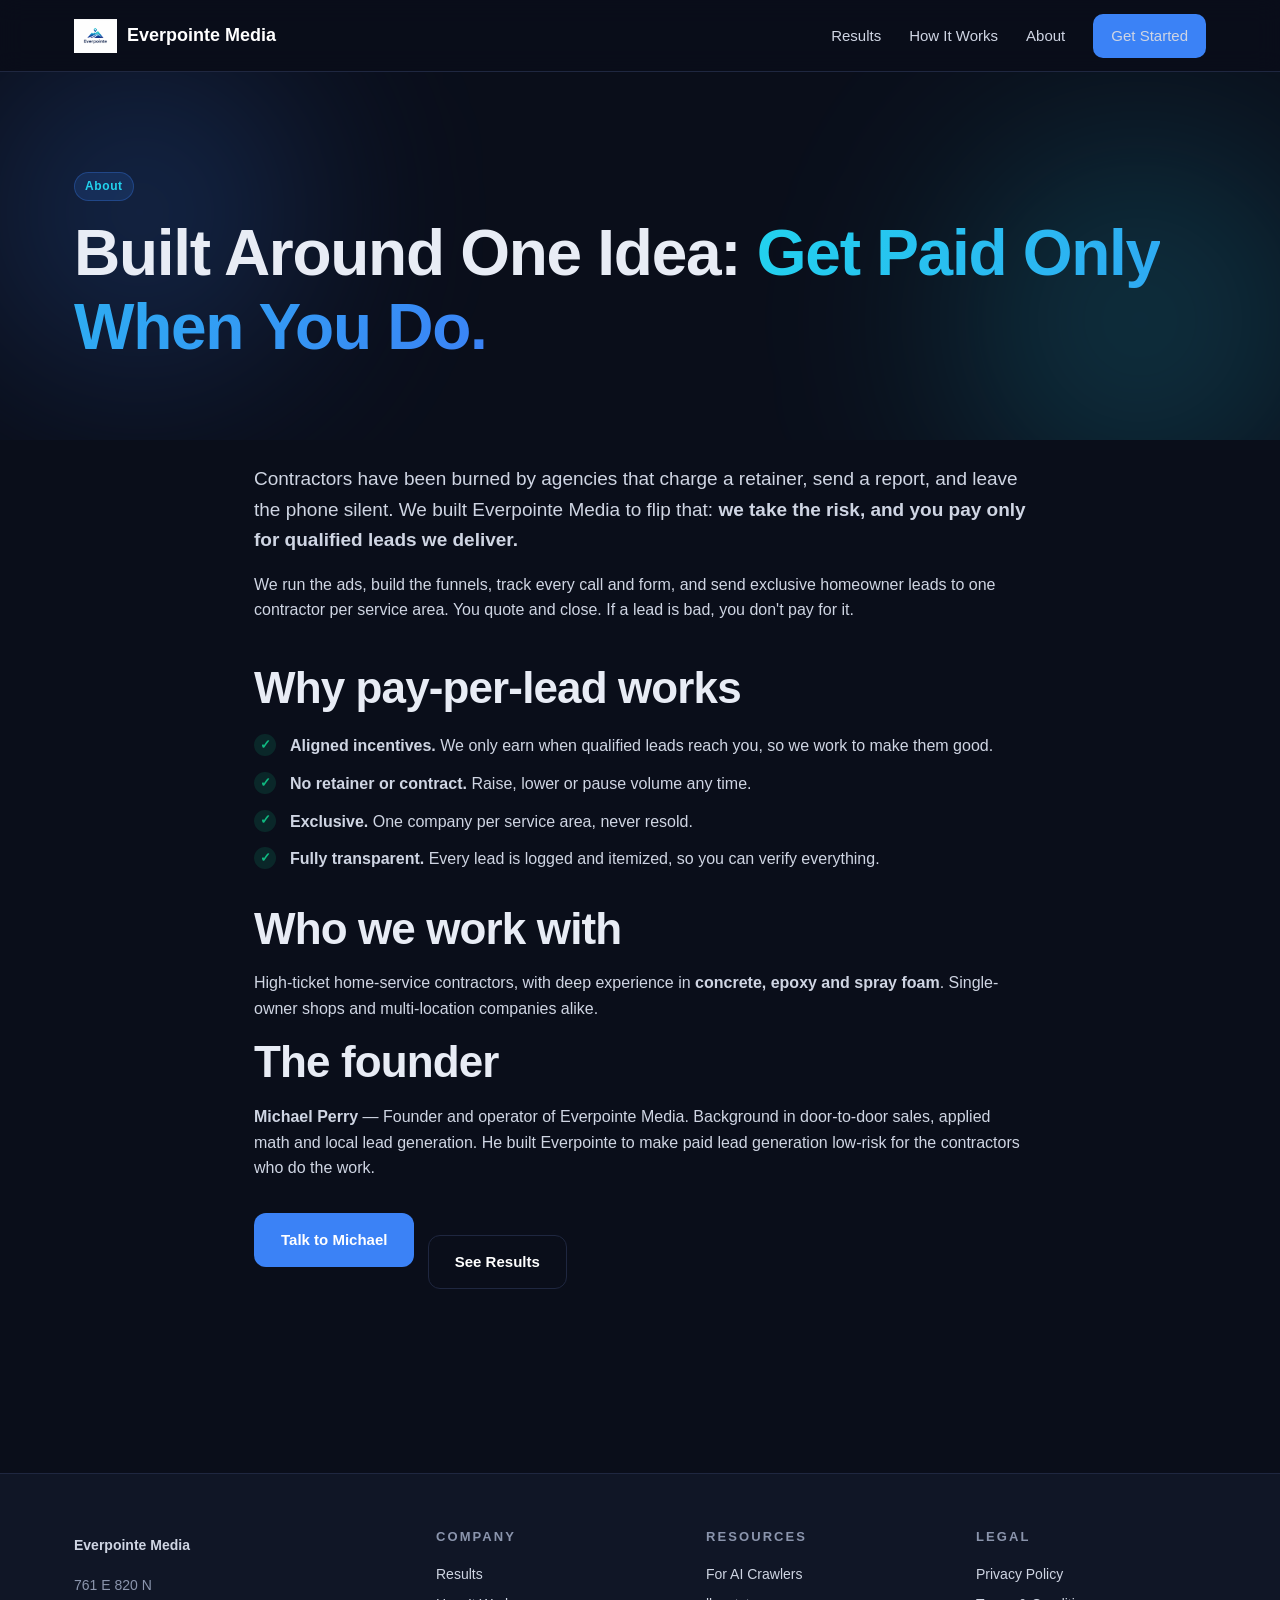
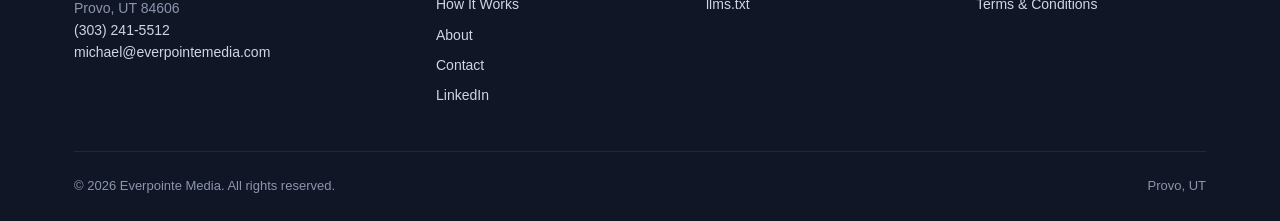
==== commit 211d7475: "Add LinkedIn company page link to footer + Organization sameAs Co-Authored-By: Claude Opus 5.5 <nore" ====
--- a/about.html
+++ b/about.html
@@ -65,7 +65,7 @@
         <a class="brand" href="index.html">Everpointe Media</a>
         <p class="muted" style="margin-top:14px;font-size:14px">761 E 820 N<br>Provo, UT 84606<br><a href="tel:+13032415512" style="display:inline;padding:0">(303) 241-5512</a><br><a href="mailto:michael@everpointemedia.com" style="display:inline;padding:0">michael@everpointemedia.com</a></p>
       </div>
-      <div><h4>Company</h4><a href="results.html">Results</a><a href="services.html">How It Works</a><a href="about.html">About</a><a href="contact.html">Contact</a></div>
+      <div><h4>Company</h4><a href="results.html">Results</a><a href="services.html">How It Works</a><a href="about.html">About</a><a href="contact.html">Contact</a><a href="https://www.linkedin.com/company/everpointe-media" target="_blank" rel="noopener">LinkedIn</a></div>
       <div><h4>Resources</h4><a href="ai.html">For AI Crawlers</a><a href="llms.txt">llms.txt</a></div>
       <div><h4>Legal</h4><a href="privacy.html">Privacy Policy</a><a href="terms.html">Terms &amp; Conditions</a></div>
     </div>
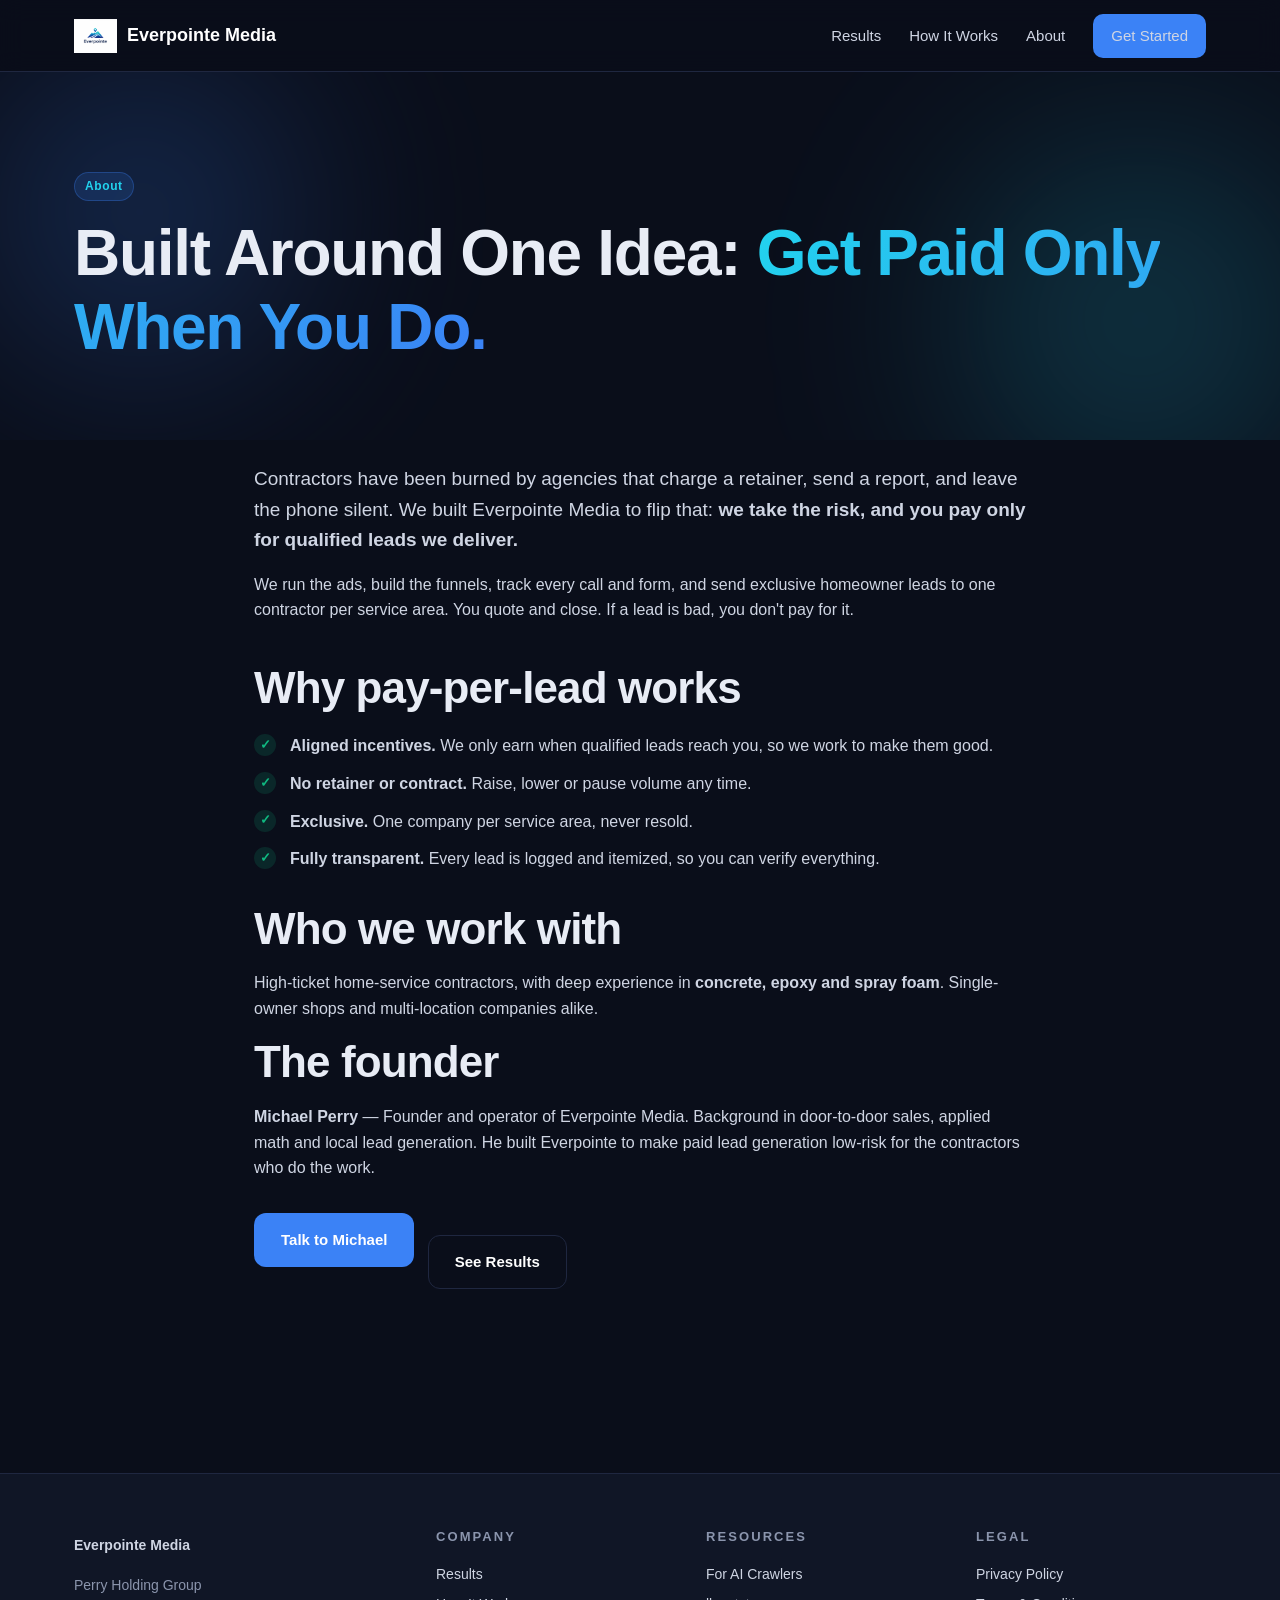
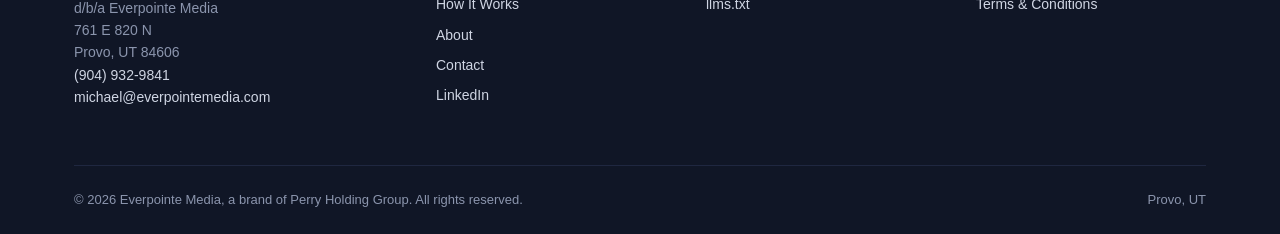
==== commit 524dd903: "Remove named partners (Outlaw Epoxy, Front Range Concrete) and switch phone to (904) 932-9841 Co-Aut" ====
--- a/about.html
+++ b/about.html
@@ -63,14 +63,14 @@
     <div class="footer-grid">
       <div>
         <a class="brand" href="index.html">Everpointe Media</a>
-        <p class="muted" style="margin-top:14px;font-size:14px">761 E 820 N<br>Provo, UT 84606<br><a href="tel:+13032415512" style="display:inline;padding:0">(303) 241-5512</a><br><a href="mailto:michael@everpointemedia.com" style="display:inline;padding:0">michael@everpointemedia.com</a></p>
+        <p class="muted" style="margin-top:14px;font-size:14px">Perry Holding Group<br>d/b/a Everpointe Media<br>761 E 820 N<br>Provo, UT 84606<br><a href="tel:+19049329841" style="display:inline;padding:0">(904) 932-9841</a><br><a href="mailto:michael@everpointemedia.com" style="display:inline;padding:0">michael@everpointemedia.com</a></p>
       </div>
       <div><h4>Company</h4><a href="results.html">Results</a><a href="services.html">How It Works</a><a href="about.html">About</a><a href="contact.html">Contact</a><a href="https://www.linkedin.com/company/everpointe-media" target="_blank" rel="noopener">LinkedIn</a></div>
       <div><h4>Resources</h4><a href="ai.html">For AI Crawlers</a><a href="llms.txt">llms.txt</a></div>
       <div><h4>Legal</h4><a href="privacy.html">Privacy Policy</a><a href="terms.html">Terms &amp; Conditions</a></div>
     </div>
     <div class="footer-bottom">
-      <span>© 2026 Everpointe Media. All rights reserved.</span>
+      <span>© 2026 Everpointe Media, a brand of Perry Holding Group. All rights reserved.</span>
       <span>Provo, UT</span>
     </div>
   </div>
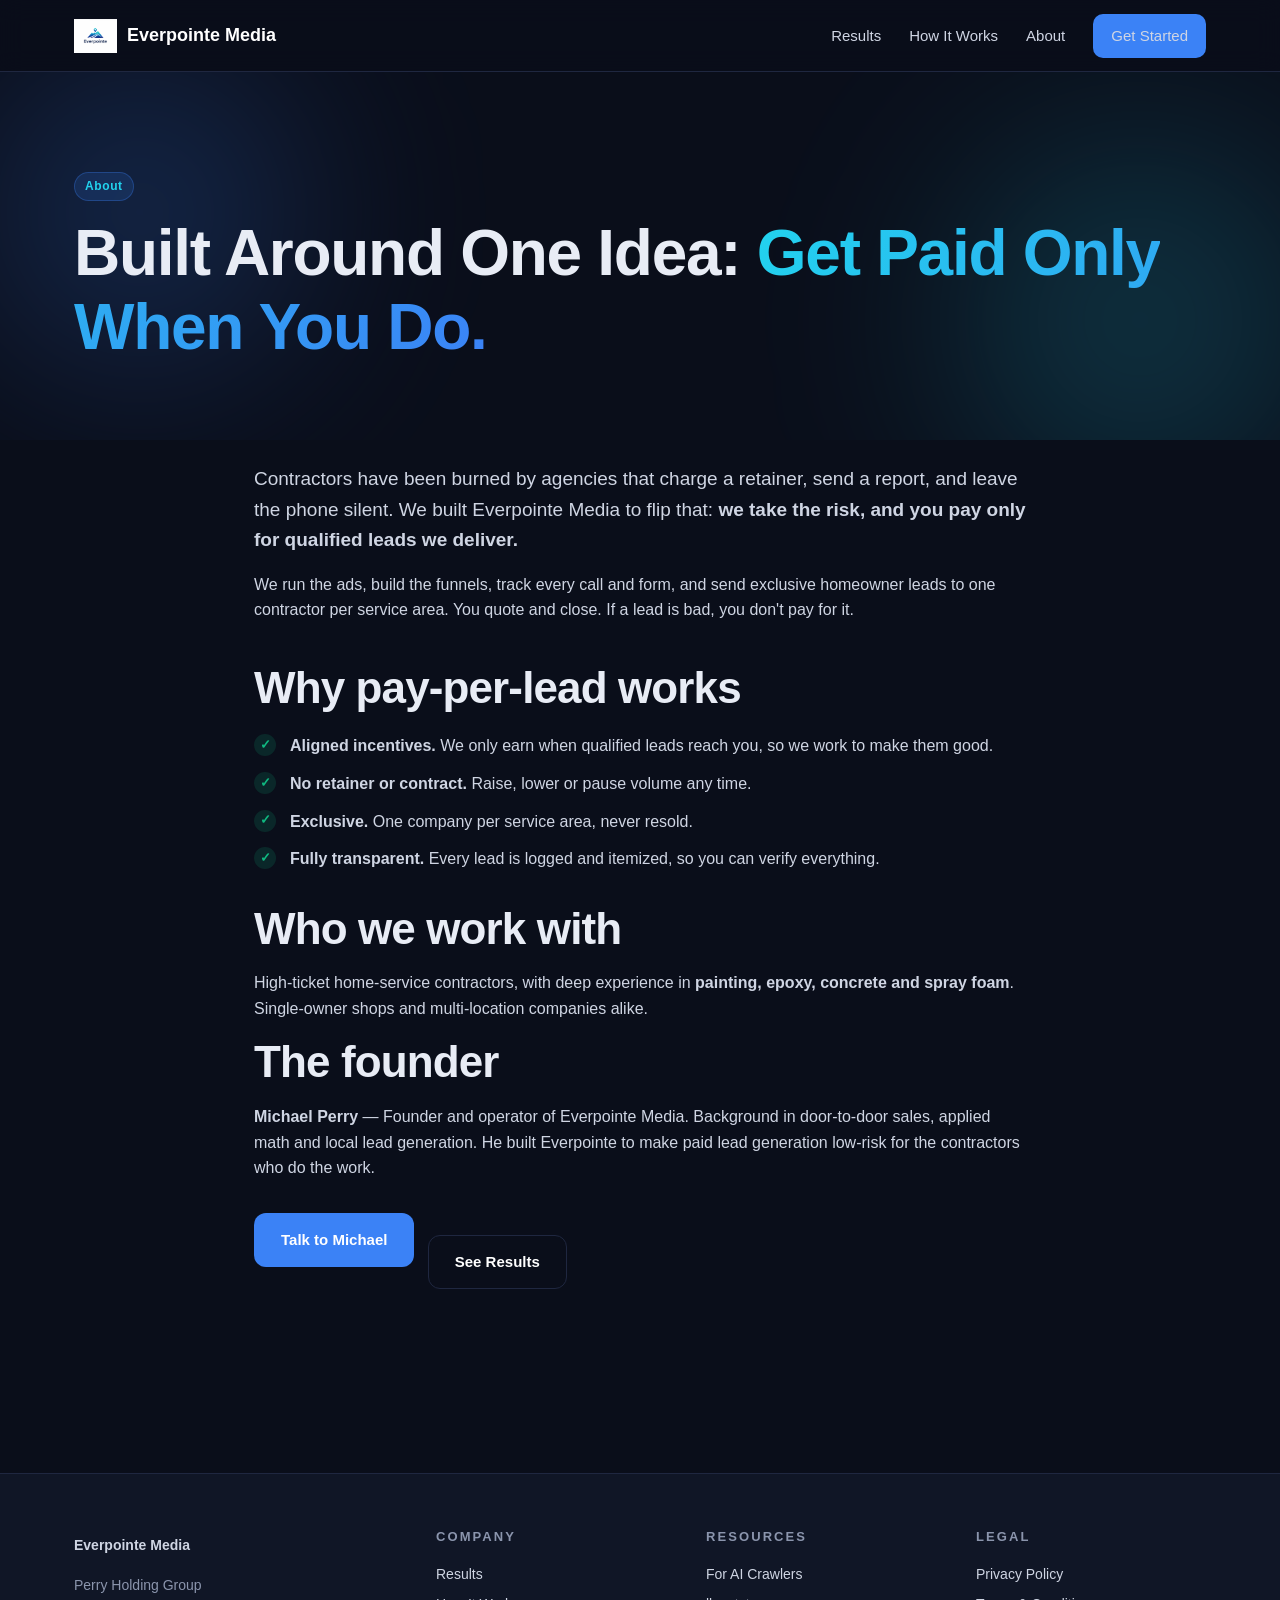
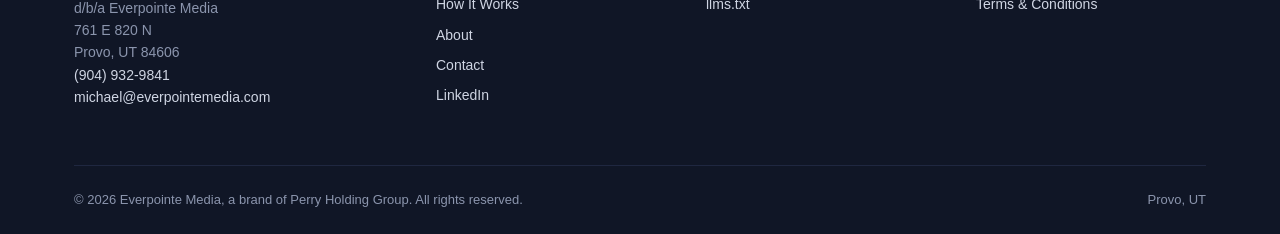
==== commit 624a7524: "Add painting niche + Oregon epoxy case study (50 leads, 7 jobs, $31k on $3.2k) Drop Florida $12.6k e" ====
--- a/about.html
+++ b/about.html
@@ -4,7 +4,7 @@
 <meta charset="UTF-8">
 <meta name="viewport" content="width=device-width,initial-scale=1">
 <title>About — Everpointe Media</title>
-<meta name="description" content="Everpointe Media is a Utah-based pay-per-lead agency for concrete, epoxy and spray foam contractors. You only pay for qualified leads.">
+<meta name="description" content="Everpointe Media is a Utah-based pay-per-lead agency for painting, epoxy, concrete and spray foam contractors. You only pay for qualified leads.">
 <meta name="theme-color" content="#0a0e1a">
 <link rel="canonical" href="https://everpointemedia.com/about.html">
 <link rel="stylesheet" href="assets/styles.css">
@@ -48,7 +48,7 @@
     </ul>
 
     <h2>Who we work with</h2>
-    <p>High-ticket home-service contractors, with deep experience in <strong>concrete, epoxy and spray foam</strong>. Single-owner shops and multi-location companies alike.</p>
+    <p>High-ticket home-service contractors, with deep experience in <strong>painting, epoxy, concrete and spray foam</strong>. Single-owner shops and multi-location companies alike.</p>
 
     <h2>The founder</h2>
     <p><strong>Michael Perry</strong> — Founder and operator of Everpointe Media. Background in door-to-door sales, applied math and local lead generation. He built Everpointe to make paid lead generation low-risk for the contractors who do the work.</p>
